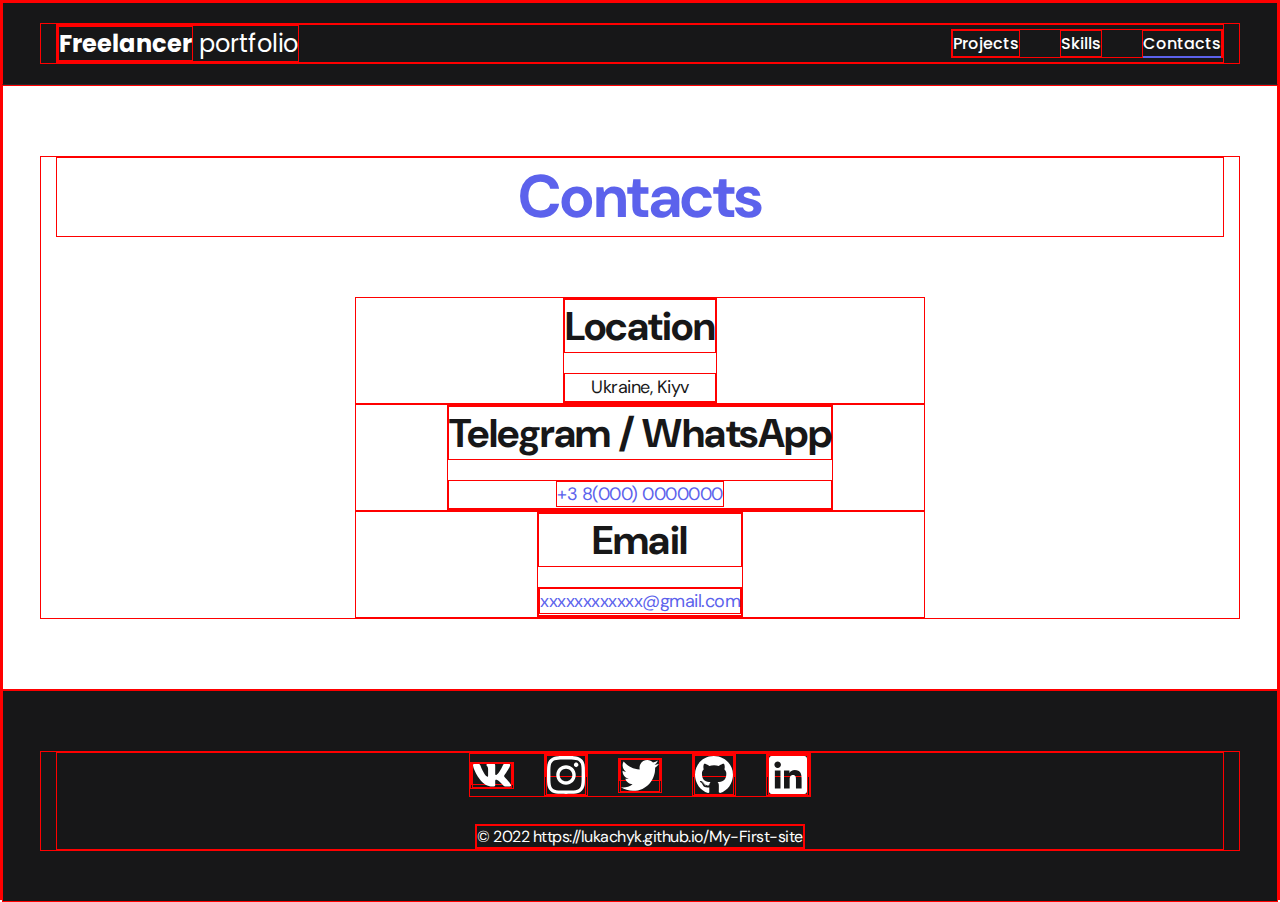
==== contacts.html @ a74b8f51 "add contacts page frontend" ====
<!DOCTYPE html>
<html lang="en">
  <head>
    <meta charset="UTF-8" />
    <meta http-equiv="X-UA-Compatible" content="IE=edge" />
    <meta name="viewport" content="width=device-width, initial-scale=1.0" />
    <title>Frelancer Protfolio</title>
    <link rel="stylesheet" href="./css/main.css" />
  </head>
  <body>
    <nav class="nav">
      <div class="container">
        <div class="nav-row">
          <a href="./index.html" class="logo"><strong>Freelancer</strong> portfolio</a href="./index.html">
          <ul class="nav-list">
                <a href="./index.html" class="nav-list__link ">Projects</a>
                <a href="./skills.html" class="nav-list__link ">Skills</a>
                <a href="./contacts.html" class="nav-list__link nav-list__link--active">Contacts</a>
          </ul>

        </div>
      </div>
    </nav> 
    <main class="section">
      <div class="container">
          <h1 class="title-1">Contacts</h1>

          <ul class="content-list">
            <li class="content-list__item"><h2 class="titel-2">Location</h2>
              <p>
               Ukraine, Kiyv
              </p>
            </li>
          </ul>
          <ul class="content-list">
            <li class="content-list__item"><h2 class="titel-2">Telegram / WhatsApp</h2>
              <p>
                <a href="tel:+380000000000">+3 8(000) 0000000</a>
              </p>
            </li>
          </ul>
          <ul class="content-list">
            <li class="content-list__item"><h2 class="titel-2">Email</h2>
              <p>
                <a href="mailto:xxxxxxxxxxxx@gmail.com">xxxxxxxxxxxx@gmail.com</a>
        
              </p>
            </li>
          </ul>
           

          





      </div>
    </main>

    <footer class="footer">
      <div class="container">
        <div class="footer__wraper">
          <ul class="social">
            <li class="social__item"><a href="#!"><img src="./img/icons/vk.svg" alt="link"></a></li>
            <li class="social__item"><a href="#!"><img src="./img/icons/instagram.svg" alt="link"></a></li>
            <li class="social__item"><a href="#!"><img src="./img/icons/twitter.svg" alt="link"></a></li>
            <li class="social__item"><a href="#!"><img src="./img/icons/gitHub.svg" alt="link"></a></li>
            <li class="social__item"><a href="#!"><img src="./img/icons/linkedIn.svg" alt="link"></a></li>
          </ul>
          <div class="copyright">
            <p>© 2022 https://lukachyk.github.io/My-First-site</p>
          </div>
        </div>
       
      </div>
    </footer>
  </body>
</html>
---- css/main.css ----
@import "./reset.css";
@import url("https://fonts.googleapis.com/css2?family=DM+Sans:wght@400;500;700&family=Poppins:wght@400;500;700&display=swap");

/* 
font-family: 'DM Sans', sans-serif;
font-family: 'Poppins', sans-serif; 
*/

:root {
  --blackpure: #000;
  --black: #171718;
  --black-border: #26292d;
  --white: #fff;
  --purple: #5c62ec;

  --text-color: var(--black);
  --darck-bg: var(--black);
  --darck-border: var(--black-border);
  --header-text: var(--white);
  --accent: var(--purple);
}

html,
body {
  font-family: "DM Sans", sans-serif;
  letter-spacing: -0.5px;
  color: var(--text-color);

  height: 100%;
  display: flex;
  flex-direction: column;
}

* {
  border: 1px solid red;
}

/* General */

.none {
  display: none !important;
}
.title-1 {
  margin-bottom: 60px;

  font-size: 60px;
  font-weight: 700;
  line-height: 1.3;
  color: var(--accent);
  text-align: center;
}

.titel-2 {
  margin-bottom: 20px;

  font-size: 40px;
  line-height: 1.3;
  font-weight: 700;
}

.section {
  padding: 70px 0;
}

.container {
  margin: 0 auto;
  padding: 0 15px;
  max-width: 1200px;
}

/* NAv */

.nav {
  padding: 20px 0;
  border-bottom: 1px solid var(--black-border);
  background-color: var(--darck-bg);
  color: var(--header-text);
  letter-spacing: normal;
}

.nav-row {
  display: flex;
  justify-content: space-between;
  align-items: center;
  column-gap: 30px;
  row-gap: 20px;
  flex-wrap: wrap;
}

.logo {
  color: var(--header-text);
  font-size: 24px;
  font-family: "Poppins", sans-serif;
}
.logo strong {
  font-weight: 700;
}

.nav-list {
  display: flex;
  align-items: center;
  column-gap: 40px;
  font-size: 16px;
  font-weight: 500;
  font-family: "Poppins", sans-serif;
}

.nav-list__link {
  color: var(--header-text);
  transition: 0.2s ease-in;
}

.nav-list__link:hover {
  opacity: 0.8;
}

.nav-list__link--active {
  position: relative;
}
.nav-list__link--active::before {
  content: "";

  position: absolute;
  left: 0;
  top: 100%;

  display: block;
  height: 2px;
  width: 100%;
  background-color: var(--accent);
}

/* Header */

.header {
  padding: 40px 0;
  min-height: 690px;

  background-color: var(--darck-bg);
  background-image: url("../img/header-bg.png");
  background-repeat: no-repeat;
  background-size: auto;
  background-position: center center;

  color: var(--header-text);
  display: flex;
  justify-content: center;
  align-items: center;
  text-align: center;
}

.header__wrapper {
  padding: 0 15px;
  max-width: 660px;
}
.header__titel {
  margin-bottom: 20px;
  font-size: 40px;
  font-weight: 700;
  line-height: 1.4;
}
.header__titel strong {
  font-size: 60px;
  font-weight: 700;
}
.header__titel em {
  font-style: normal;
  color: var(--accent);
}
.header__text {
  margin-bottom: 40px;
  font-size: 18px;
  line-height: 1.333;
}

.header__text p + p {
  margin-top: 1em;
}

/* Btn */
.btn {
  display: inline-block;
  height: 48px;
  padding: 12px 28px;

  border-radius: 5px;
  background-color: var(--accent);
  color: var(--white);
  letter-spacing: 0.15px;
  font-size: 16px;
  font-weight: 500;

  transition: opacity 0.2s ease-in;
}

.btn:hover {
  opacity: 0.8;
}

.btn:active {
  position: relative;
  top: 1px;
}
/* Button outline */
.btn-outline {
  display: flex;
  column-gap: 10px;
  align-items: center;

  height: 48px;
  border-radius: 5px;

  padding: 12px 20px;
  border: 1px solid var(--blackpure);
  color: var(--blackpure);

  transition: opacity 0.2s ease-in;
}

.btn-outline:hover {
  opacity: 0.8;
}

.btn-outline:active {
  position: relative;
  top: 1px;
}

/* Projects */

.projects {
  display: flex;
  flex-wrap: wrap;
  column-gap: 30px;
  row-gap: 30px;
}
.project {
  max-width: 370px;
  background-color: var(--white);
  box-shadow: 0px 5px 35px rgba(0, 0, 0, 0.25);
  border-radius: 10px;
}
.project__img {
  border-radius: 10px;
}

.project__title {
  padding: 15px 20px 25px;
  font-weight: 700;
  font-size: 24px;
  line-height: 1.3;
  color: var(--text-color);
}
/* Project details */
.project-details {
  margin: 0 auto;
  max-width: 865px;

  display: flex;
  flex-direction: column;
  align-items: center;
}
.project-details__cover {
  max-width: 100%;
  margin-bottom: 40px;
  filter: drop-shadow(0px 5px 35px rgba(0, 0, 0, 0.25));
  border-radius: 10px;
}

.prodject-details__desc {
  margin-bottom: 30px;

  font-weight: 700;
  font-size: 24px;
  line-height: 1.3;

  text-align: center;
}
/* Content list  */

.content-list {
  margin: 0 auto;
  max-width: 570px;
  display: flex;
  flex-direction: column;
  align-items: center;
  row-gap: 40px;
  text-align: center;
}

.content-list a {
  color: var(--accent);
}

.content-list__item {
  font-size: 18px;
  line-height: 1.5;
}
.content-list__item p + p {
  margin-top: 0.5em;
}

/* Footer */

.footer {
  background-color: var(--darck-bg);
  padding: 60px 0 50px;
  color: var(--header-text);

  margin-top: auto;
}
.footer__wraper {
  display: flex;
  flex-direction: column;
  align-items: center;
  row-gap: 27px;
}
.social {
  display: flex;
  column-gap: 30px;
  align-items: center;
}

.copyright {
  font-size: 16px;
}

.copyright p + p {
  margin-top: 0.5em;
}
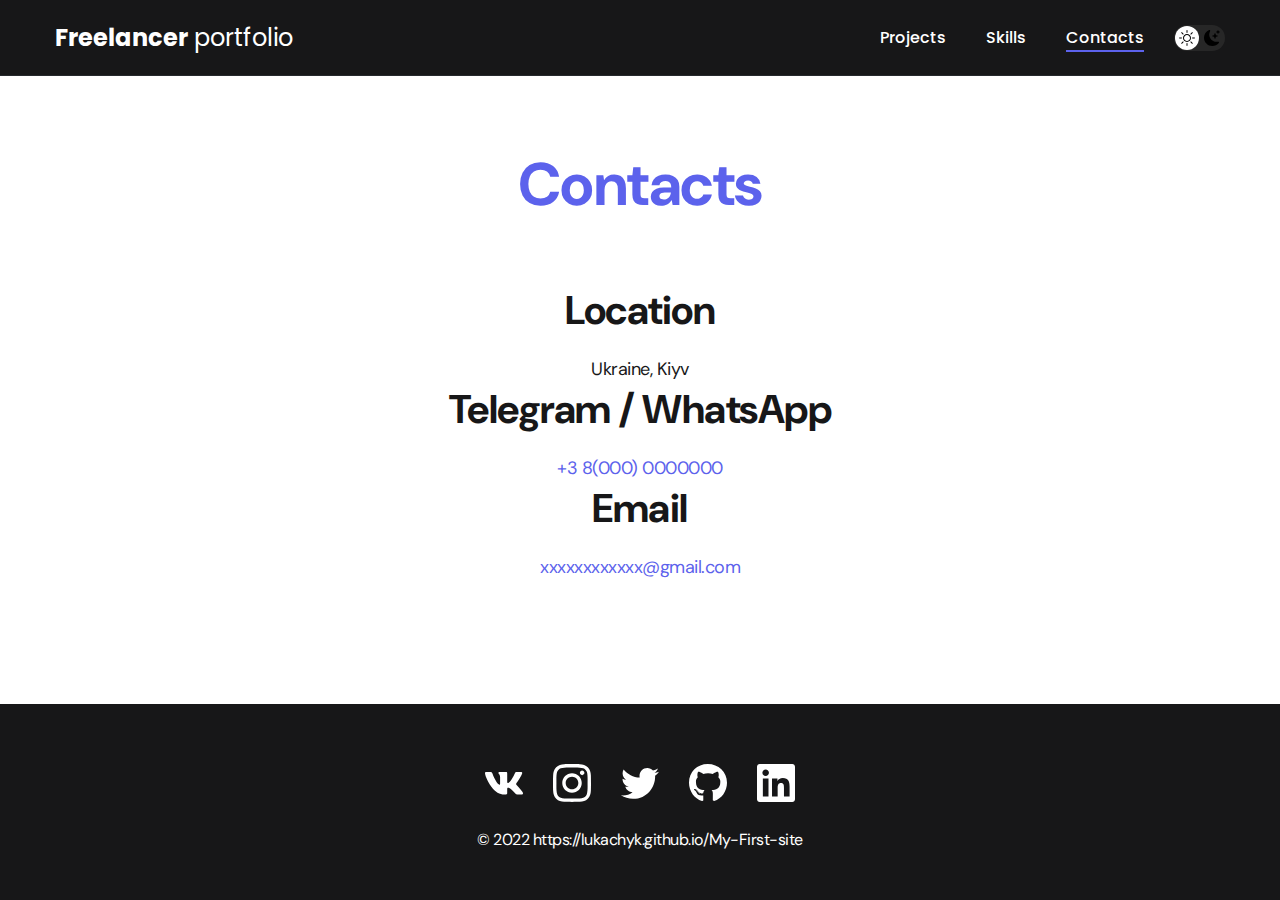
==== commit e61f6505: "add dark mode for site" ====
--- a/contacts.html
+++ b/contacts.html
@@ -12,19 +12,21 @@
       <div class="container">
         <div class="nav-row">
           <a href="./index.html" class="logo"><strong>Freelancer</strong> portfolio</a href="./index.html">
-          <ul class="nav-list">
+            <button class="dark-mode-btn">
+              <img src="./img/icons/Sun.svg" alt="Light mode" class="dark-mode-btn__icon">
+              <img src="./img/icons/Moon.svg" alt="Darck mode" class="dark-mode-btn__icon">
+            </button>
+            <ul class="nav-list">
                 <a href="./index.html" class="nav-list__link ">Projects</a>
                 <a href="./skills.html" class="nav-list__link ">Skills</a>
                 <a href="./contacts.html" class="nav-list__link nav-list__link--active">Contacts</a>
           </ul>
-
         </div>
       </div>
     </nav> 
     <main class="section">
       <div class="container">
           <h1 class="title-1">Contacts</h1>
-
           <ul class="content-list">
             <li class="content-list__item"><h2 class="titel-2">Location</h2>
               <p>
@@ -43,21 +45,11 @@
             <li class="content-list__item"><h2 class="titel-2">Email</h2>
               <p>
                 <a href="mailto:xxxxxxxxxxxx@gmail.com">xxxxxxxxxxxx@gmail.com</a>
-        
               </p>
             </li>
           </ul>
-           
-
-          
-
-
-
-
-
       </div>
     </main>
-
     <footer class="footer">
       <div class="container">
         <div class="footer__wraper">
@@ -71,9 +63,9 @@
           <div class="copyright">
             <p>© 2022 https://lukachyk.github.io/My-First-site</p>
           </div>
-        </div>
-       
+        </div>      
       </div>
     </footer>
+    <script src="./js/main.js"></script>
   </body>
 </html>
--- a/css/main.css
+++ b/css/main.css
@@ -18,22 +18,47 @@
   --darck-border: var(--black-border);
   --header-text: var(--white);
   --accent: var(--purple);
+
+  /* Light mode */
+  --page-bg: var(--white);
+  --text-color: var(--black);
+
+  --title-1: var(--accent);
+
+  --prodject-card-bg: var(--white);
+  --project-card-text: var(--black);
+  --box-shadow: 0px 5px 35px rgba(0, 0, 0, 0.25);
+}
+
+.dark {
+  /* Dark mode */
+  --page-bg: #252526;
+  --text-color: var(--white);
+
+  --title-1: var(--white);
+
+  --prodject-card-bg: var(--black);
+  --project-card-text: var(--white);
+  --box-shadow: 0px 5px 35px rgba(0, 0, 0, 0.8);
 }
 
 html,
 body {
+  display: flex;
+  flex-direction: column;
+  min-height: 100vh;
+
   font-family: "DM Sans", sans-serif;
   letter-spacing: -0.5px;
+
+  /* Light mode */
+  background-color: var(--page-bg);
   color: var(--text-color);
-
-  height: 100%;
-  display: flex;
-  flex-direction: column;
-}
-
-* {
+}
+
+/* * {
   border: 1px solid red;
-}
+} */
 
 /* General */
 
@@ -46,7 +71,7 @@
   font-size: 60px;
   font-weight: 700;
   line-height: 1.3;
-  color: var(--accent);
+  color: var(--title-1);
   text-align: center;
 }
 
@@ -80,7 +105,7 @@
 
 .nav-row {
   display: flex;
-  justify-content: space-between;
+  justify-content: flex-end;
   align-items: center;
   column-gap: 30px;
   row-gap: 20px;
@@ -91,6 +116,7 @@
   color: var(--header-text);
   font-size: 24px;
   font-family: "Poppins", sans-serif;
+  margin-right: auto;
 }
 .logo strong {
   font-weight: 700;
@@ -98,6 +124,8 @@
 
 .nav-list {
   display: flex;
+  flex-wrap: wrap;
+  row-gap: 10px;
   align-items: center;
   column-gap: 40px;
   font-size: 16px;
@@ -128,6 +156,46 @@
   height: 2px;
   width: 100%;
   background-color: var(--accent);
+}
+
+/* Darck mode btn */
+
+.dark-mode-btn {
+  order: 9;
+  position: relative;
+  display: flex;
+  justify-content: space-between;
+
+  width: 51px;
+  height: 26px;
+  padding: 5px;
+
+  border-radius: 50px;
+  background-color: #272727;
+}
+
+.dark-mode-btn::before {
+  content: "";
+
+  position: absolute;
+  top: 1px;
+  left: 1px;
+
+  display: block;
+  width: 24px;
+  height: 24px;
+
+  border-radius: 50%;
+  background-color: var(--white);
+  transition: left 0.2s ease-in;
+}
+.dark-mode-btn--active::before {
+  left: 26px;
+}
+
+.dark-mode-btn__icon {
+  position: relative;
+  z-index: 9;
 }
 
 /* Header */
@@ -212,6 +280,7 @@
 
   padding: 12px 20px;
   border: 1px solid var(--blackpure);
+  background-color: var(--white);
   color: var(--blackpure);
 
   transition: opacity 0.2s ease-in;
@@ -231,13 +300,14 @@
 .projects {
   display: flex;
   flex-wrap: wrap;
+  justify-content: center;
   column-gap: 30px;
   row-gap: 30px;
 }
 .project {
   max-width: 370px;
-  background-color: var(--white);
-  box-shadow: 0px 5px 35px rgba(0, 0, 0, 0.25);
+  background-color: var(--prodject-card-bg);
+  box-shadow: var(--box-shadow);
   border-radius: 10px;
 }
 .project__img {
@@ -249,7 +319,7 @@
   font-weight: 700;
   font-size: 24px;
   line-height: 1.3;
-  color: var(--text-color);
+  color: var(--project-card-text);
 }
 /* Project details */
 .project-details {
@@ -328,3 +398,76 @@
 .copyright p + p {
   margin-top: 0.5em;
 }
+
+@media (max-width: 620px) {
+  /* Nav */
+  .nav-row {
+    justify-content: space-between;
+  }
+  .dark-mode-btn {
+    order: 0;
+  }
+  /* Header */
+  .header {
+    min-height: unset;
+  }
+  .header__titel {
+    font-size: 30px;
+  }
+  .header__titel strong {
+    font-size: 40px;
+  }
+  /* General  */
+  .section {
+    padding: 40px 0;
+  }
+
+  .title-1 {
+    margin-bottom: 30px;
+    font-size: 40px;
+  }
+  .titel-2 {
+    font-size: 30px;
+    margin-bottom: 10px;
+  }
+  /* Projects */
+  .project__title {
+    font-size: 22px;
+  }
+  /* Content list  */
+  .content-list {
+    row-gap: 20px;
+  }
+  .content-list__item {
+    font-size: 16px;
+  }
+  /* Project page */
+  .prodject-details__desc {
+    font-size: 22px;
+    margin-bottom: 20px;
+  }
+
+  /* Footer */
+  .footer {
+    padding: 40px 0 30px;
+  }
+  .footer__wraper {
+    row-gap: 20px;
+  }
+  /* Social */
+  .social {
+    column-gap: 20px;
+  }
+  .social__item {
+    width: 28px;
+  }
+}
+
+@media (max-width: 400px) {
+  .header__titel {
+    font-size: 20px;
+  }
+  .header__titel strong {
+    font-size: 30px;
+  }
+}
